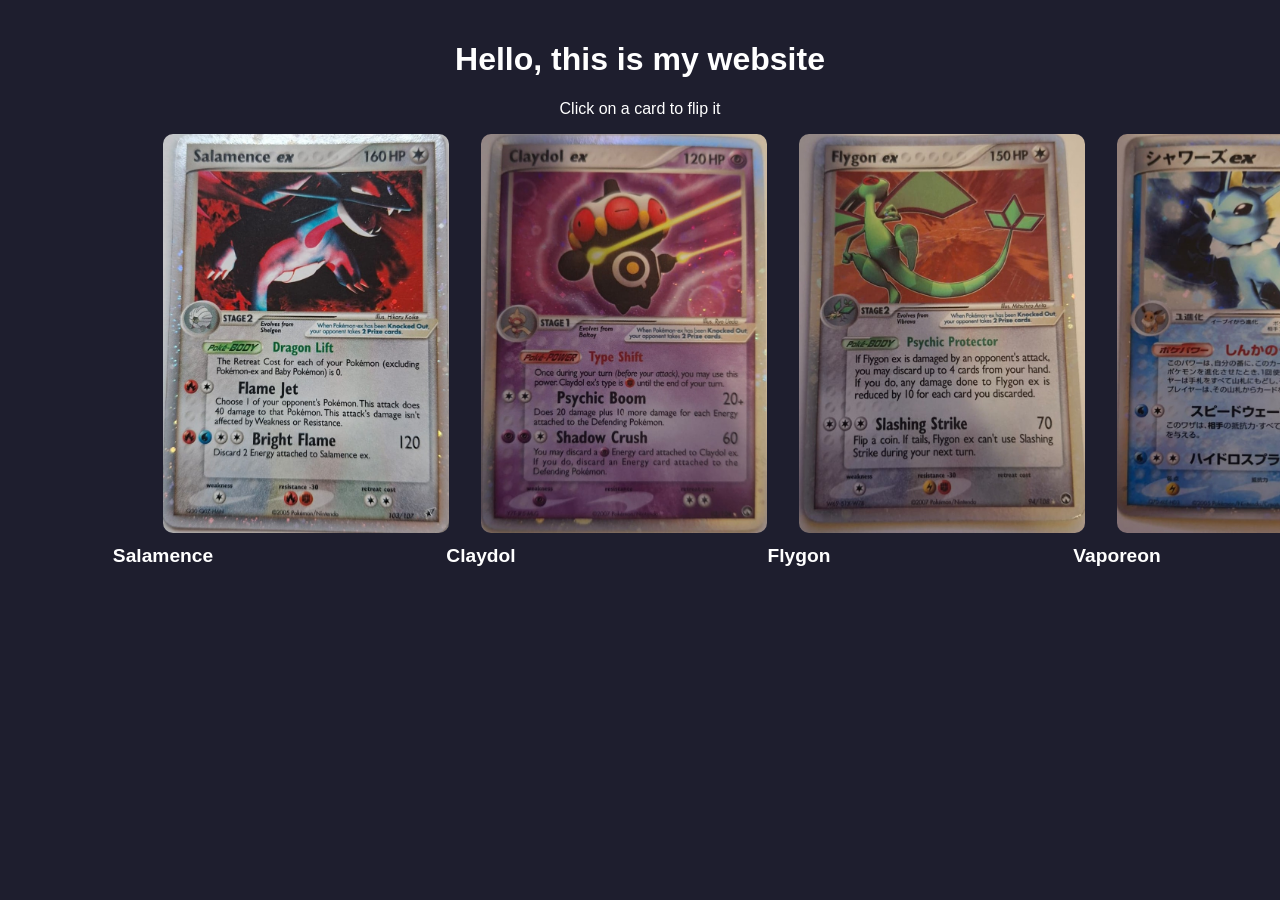
==== index.html @ fea82737 "Update index.html" ====
<!DOCTYPE html>
<html lang="en">
<head>
  <meta charset="UTF-8">
  <meta name="viewport" content="width=device-width, initial-scale=1">
  <title>My website</title>
  <style>
    body {
      font-family: sans-serif;
      margin: 0;
      padding: 20px;
      background: #1e1e2e;
      color: #fff;
    }
    h1, p {
      text-align: center;
    }
    .galerij {
      display: grid;
      grid-template-columns: repeat(auto-fill, minmax(280px, 1fr));
      gap: 32px;
      max-width: 1300px;
      margin: 0 auto;
    }
    .item {
      text-align: center;
    }
    .kaart {
      perspective: 1000px;
      cursor: pointer;
      width: 100%;
      aspect-ratio: 63 / 88;
    }
    .kaart-binnen {
      position: relative;
      width: 100%;
      height: 100%;
      transition: transform 0.6s;
      transform-style: preserve-3d;
      transform-origin: 50% 50%;
    }
    .kaart.omgedraaid .kaart-binnen {
      transform: rotateY(180deg);
    }
    .kaart img {
      position: absolute;
      width: 100%;
      height: 100%;
      object-fit: contain;
      backface-visibility: hidden;
      -webkit-backface-visibility: hidden;
      border-radius: 10px;
    }
    .kaart .back {
      transform: rotateY(180deg);
    }
    .naam {
      margin-top: 12px;
      font-size: 1.2rem;
      font-weight: bold;
    }
  </style>
</head>
<body>
  <h1>Hello, this is my website</h1>
  <p>Click on a card to flip it</p>

  <div class="galerij">
    <div class="item">
      <div class="kaart">
        <div class="kaart-binnen">
          <img class="front" src="photos-pokemon/salamence-front.jpeg" alt="Salamence card front">
          <img class="back" src="photos-pokemon/salamence-back.jpeg" alt="Salamence card back">
        </div>
      </div>
      <div class="naam">Salamence</div>
    </div>

    <div class="item">
      <div class="kaart">
        <div class="kaart-binnen">
          <img class="front" src="photos-pokemon/claydol-front.jpeg" alt="Claydol card front">
          <img class="back" src="photos-pokemon/claydol-back.jpeg" alt="Claydol card back">
        </div>
      </div>
      <div class="naam">Claydol</div>
    </div>

    <div class="item">
      <div class="kaart">
        <div class="kaart-binnen">
          <img class="front" src="photos-pokemon/flygon-front.jpeg" alt="Flygon card front">
          <img class="back" src="photos-pokemon/flygon-back.jpeg" alt="Flygon card back">
        </div>
      </div>
      <div class="naam">Flygon</div>
    </div>

    <div class="item">
      <div class="kaart">
        <div class="kaart-binnen">
          <img class="front" src="photos-pokemon/vaporeon-front.jpeg" alt="Vaporeon card front">
          <img class="back" src="photos-pokemon/vaporeon-back.jpeg" alt="Vaporeon card back">
        </div>
      </div>
      <div class="naam">Vaporeon</div>
    </div>
  </div>

  <script>
    document.querySelectorAll('.kaart').forEach(function (kaart) {
      kaart.addEventListener('click', function () {
        kaart.classList.toggle('omgedraaid');
      });
    });
  </script>
</body>
</html>
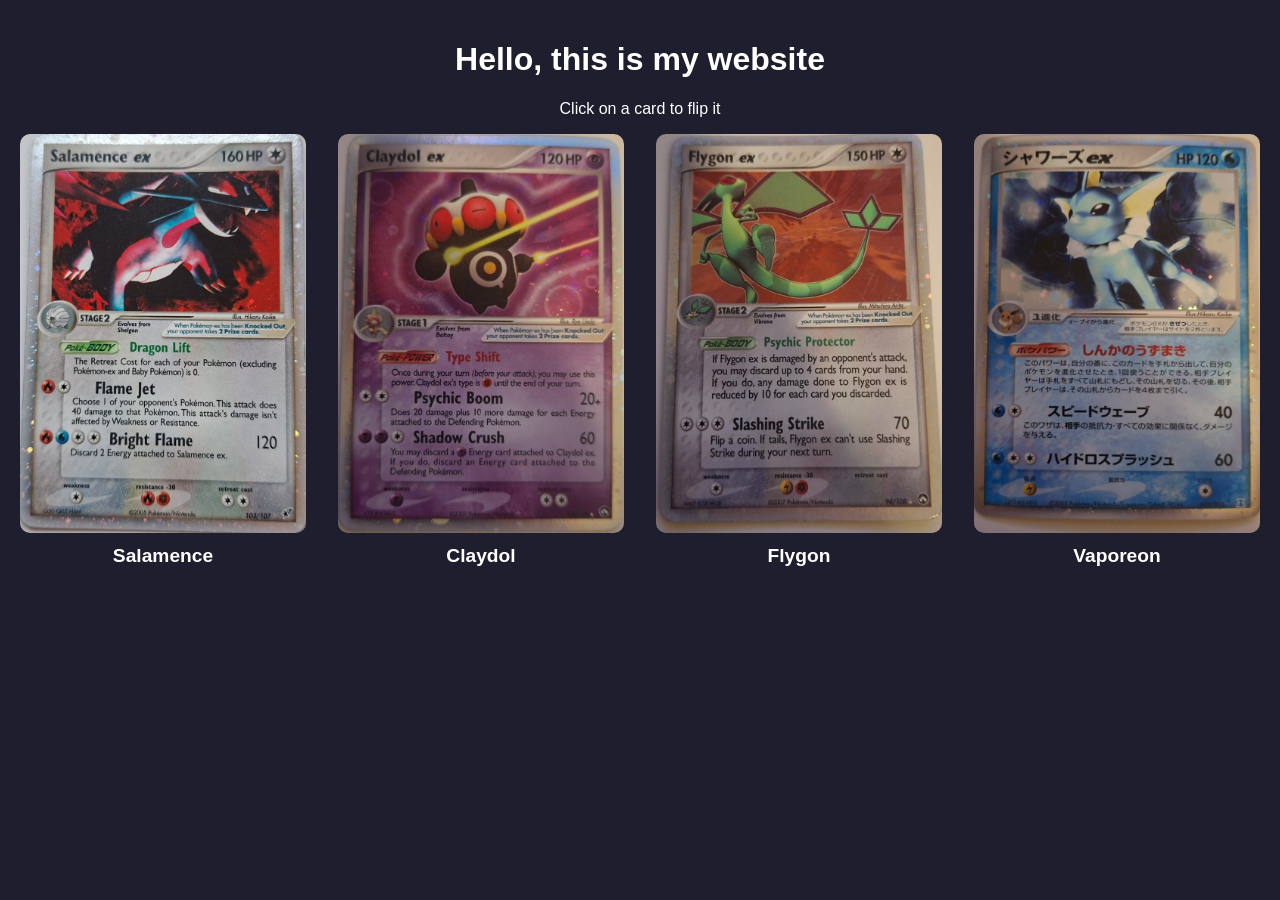
==== commit d909338d: "Update index.html" ====
--- a/index.html
+++ b/index.html
@@ -50,6 +50,7 @@
       backface-visibility: hidden;
       -webkit-backface-visibility: hidden;
       border-radius: 10px;
+      left: 0;
     }
     .kaart .back {
       transform: rotateY(180deg);
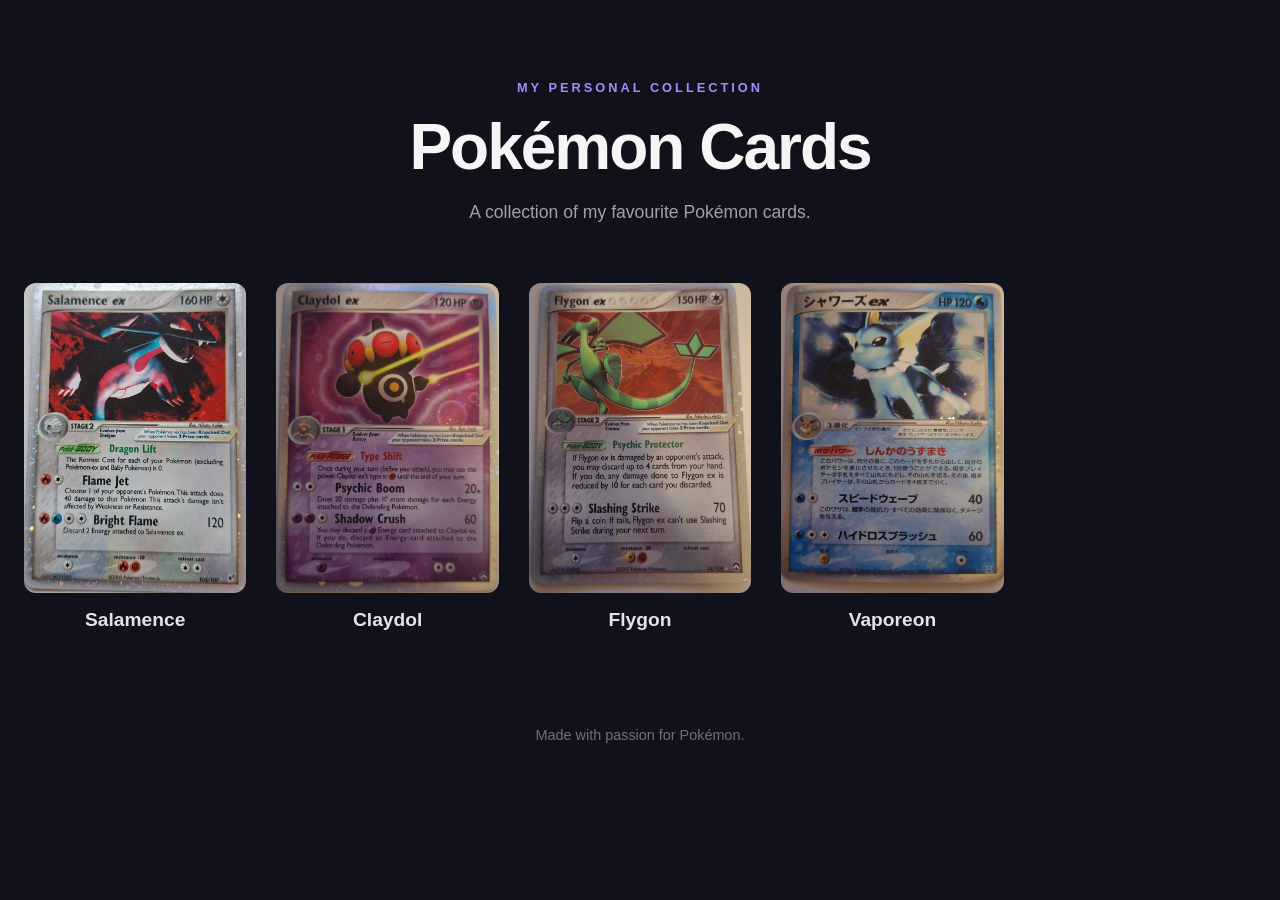
==== commit 267141ad: "Update index.html" ====
--- a/index.html
+++ b/index.html
@@ -1,119 +1,102 @@
+
 <!DOCTYPE html>
 <html lang="en">
+
 <head>
-  <meta charset="UTF-8">
-  <meta name="viewport" content="width=device-width, initial-scale=1">
-  <title>My website</title>
-  <style>
-    body {
-      font-family: sans-serif;
-      margin: 0;
-      padding: 20px;
-      background: #1e1e2e;
-      color: #fff;
-    }
-    h1, p {
-      text-align: center;
-    }
-    .galerij {
-      display: grid;
-      grid-template-columns: repeat(auto-fill, minmax(280px, 1fr));
-      gap: 32px;
-      max-width: 1300px;
-      margin: 0 auto;
-    }
-    .item {
-      text-align: center;
-    }
-    .kaart {
-      perspective: 1000px;
-      cursor: pointer;
-      width: 100%;
-      aspect-ratio: 63 / 88;
-    }
-    .kaart-binnen {
-      position: relative;
-      width: 100%;
-      height: 100%;
-      transition: transform 0.6s;
-      transform-style: preserve-3d;
-      transform-origin: 50% 50%;
-    }
-    .kaart.omgedraaid .kaart-binnen {
-      transform: rotateY(180deg);
-    }
-    .kaart img {
-      position: absolute;
-      width: 100%;
-      height: 100%;
-      object-fit: contain;
-      backface-visibility: hidden;
-      -webkit-backface-visibility: hidden;
-      border-radius: 10px;
-      left: 0;
-    }
-    .kaart .back {
-      transform: rotateY(180deg);
-    }
-    .naam {
-      margin-top: 12px;
-      font-size: 1.2rem;
-      font-weight: bold;
-    }
-  </style>
+    <meta charset="UTF-8">
+    <meta name="viewport" content="width=device-width, initial-scale=1.0">
+
+    <title>Pokémon Card Collection</title>
+
+    <link rel="stylesheet" href="css/style.css">
+    <script src="js/main.js" defer></script>
 </head>
+
 <body>
-  <h1>Hello, this is my website</h1>
-  <p>Click on a card to flip it</p>
 
-  <div class="galerij">
-    <div class="item">
-      <div class="kaart">
-        <div class="kaart-binnen">
-          <img class="front" src="photos-pokemon/salamence-front.jpeg" alt="Salamence card front">
-          <img class="back" src="photos-pokemon/salamence-back.jpeg" alt="Salamence card back">
-        </div>
-      </div>
-      <div class="naam">Salamence</div>
-    </div>
+    <main class="container">
 
-    <div class="item">
-      <div class="kaart">
-        <div class="kaart-binnen">
-          <img class="front" src="photos-pokemon/claydol-front.jpeg" alt="Claydol card front">
-          <img class="back" src="photos-pokemon/claydol-back.jpeg" alt="Claydol card back">
-        </div>
-      </div>
-      <div class="naam">Claydol</div>
-    </div>
+        <header class="header">
+            <p class="eyebrow">MY PERSONAL COLLECTION</p>
+            <h1>Pokémon Cards</h1>
+            <p class="subtitle">
+                A collection of my favourite Pokémon cards.
+            </p>
+        </header>
 
-    <div class="item">
-      <div class="kaart">
-        <div class="kaart-binnen">
-          <img class="front" src="photos-pokemon/flygon-front.jpeg" alt="Flygon card front">
-          <img class="back" src="photos-pokemon/flygon-back.jpeg" alt="Flygon card back">
-        </div>
-      </div>
-      <div class="naam">Flygon</div>
-    </div>
+        <section class="gallery" aria-label="Pokémon card collection">
 
-    <div class="item">
-      <div class="kaart">
-        <div class="kaart-binnen">
-          <img class="front" src="photos-pokemon/vaporeon-front.jpeg" alt="Vaporeon card front">
-          <img class="back" src="photos-pokemon/vaporeon-back.jpeg" alt="Vaporeon card back">
-        </div>
-      </div>
-      <div class="naam">Vaporeon</div>
-    </div>
-  </div>
+            <div class="item">
+                <button class="kaart" type="button"
+                    aria-label="Flip Salamence card"
+                    aria-pressed="false">
+                    <span class="kaart-binnen">
+                        <img class="front"
+                            src="photos-pokemon/salamence-front.jpeg"
+                            alt="Salamence card front">
+                        <img class="back"
+                            src="photos-pokemon/salamence-back.jpeg"
+                            alt="Salamence card back">
+                    </span>
+                </button>
+                <h2 class="naam">Salamence</h2>
+            </div>
 
-  <script>
-    document.querySelectorAll('.kaart').forEach(function (kaart) {
-      kaart.addEventListener('click', function () {
-        kaart.classList.toggle('omgedraaid');
-      });
-    });
-  </script>
+            <div class="item">
+                <button class="kaart" type="button"
+                    aria-label="Flip Claydol card"
+                    aria-pressed="false">
+                    <span class="kaart-binnen">
+                        <img class="front"
+                            src="photos-pokemon/claydol-front.jpeg"
+                            alt="Claydol card front">
+                        <img class="back"
+                            src="photos-pokemon/claydol-back.jpeg"
+                            alt="Claydol card back">
+                    </span>
+                </button>
+                <h2 class="naam">Claydol</h2>
+            </div>
+
+            <div class="item">
+                <button class="kaart" type="button"
+                    aria-label="Flip Flygon card"
+                    aria-pressed="false">
+                    <span class="kaart-binnen">
+                        <img class="front"
+                            src="photos-pokemon/flygon-front.jpeg"
+                            alt="Flygon card front">
+                        <img class="back"
+                            src="photos-pokemon/flygon-back.jpeg"
+                            alt="Flygon card back">
+                    </span>
+                </button>
+                <h2 class="naam">Flygon</h2>
+            </div>
+
+            <div class="item">
+                <button class="kaart" type="button"
+                    aria-label="Flip Vaporeon card"
+                    aria-pressed="false">
+                    <span class="kaart-binnen">
+                        <img class="front"
+                            src="photos-pokemon/vaporeon-front.jpeg"
+                            alt="Vaporeon card front">
+                        <img class="back"
+                            src="photos-pokemon/vaporeon-back.jpeg"
+                            alt="Vaporeon card back">
+                    </span>
+                </button>
+                <h2 class="naam">Vaporeon</h2>
+            </div>
+
+        </section>
+
+        <footer class="footer">
+            <p>Made with passion for Pokémon.</p>
+        </footer>
+
+    </main>
+
 </body>
 </html>
--- a/css/style.css
+++ b/css/style.css
@@ -0,0 +1,177 @@
+/* =========================
+   GENERAL
+========================= */
+
+* {
+    box-sizing: border-box;
+}
+
+body {
+    margin: 0;
+    padding: 40px 24px;
+    font-family: Arial, Helvetica, sans-serif;
+    background: #11111b;
+    color: #f5f5f5;
+    min-height: 100vh;
+}
+
+/* =========================
+   HEADER
+========================= */
+
+.container {
+    max-width: 1400px;
+    margin: 0 auto;
+}
+
+.header {
+    text-align: center;
+    margin: 40px 0 60px;
+}
+
+.eyebrow {
+    color: #a78bfa;
+    font-size: 0.8rem;
+    font-weight: bold;
+    letter-spacing: 3px;
+}
+
+h1 {
+    font-size: clamp(2.5rem, 6vw, 4rem);
+    margin: 15px 0;
+    letter-spacing: -2px;
+}
+
+.subtitle {
+    color: #a1a1aa;
+    font-size: 1.1rem;
+}
+
+/* =========================
+   GALLERY
+========================= */
+
+.gallery {
+    display: grid;
+    grid-template-columns: repeat(
+        auto-fill,
+        minmax(220px, 1fr)
+    );
+    gap: 40px 30px;
+}
+
+.item {
+    text-align: center;
+    min-width: 0;
+}
+
+/* =========================
+   POKEMON CARDS
+========================= */
+
+.kaart {
+    display: block;
+    width: 100%;
+    padding: 0;
+    border: none;
+    background: transparent;
+    aspect-ratio: 63 / 88;
+    perspective: 1200px;
+    cursor: pointer;
+}
+
+.kaart-binnen {
+    display: block;
+    position: relative;
+    width: 100%;
+    height: 100%;
+    transform-style: preserve-3d;
+    transition: transform 0.65s ease;
+}
+
+.kaart.omgedraaid .kaart-binnen {
+    transform: rotateY(180deg);
+}
+
+.kaart img {
+    position: absolute;
+    inset: 0;
+    width: 100%;
+    height: 100%;
+    object-fit: contain;
+    border-radius: 12px;
+
+    backface-visibility: hidden;
+    -webkit-backface-visibility: hidden;
+
+    transition: filter 0.3s ease;
+}
+
+.kaart .back {
+    transform: rotateY(180deg);
+}
+
+/* Hover effect */
+
+.kaart:hover {
+    filter: drop-shadow(0 12px 20px rgba(139, 92, 246, 0.2));
+}
+
+.kaart:focus-visible {
+    outline: 3px solid #a78bfa;
+    outline-offset: 5px;
+    border-radius: 12px;
+}
+
+/* =========================
+   POKEMON NAME
+========================= */
+
+.naam {
+    margin-top: 16px;
+    font-size: 1.2rem;
+    font-weight: 600;
+    color: #e4e4e7;
+}
+
+/* =========================
+   FOOTER
+========================= */
+
+.footer {
+    text-align: center;
+    color: #71717a;
+    font-size: 0.9rem;
+    margin-top: 80px;
+}
+
+/* =========================
+   MOBILE
+========================= */
+
+@media (max-width: 600px) {
+    body {
+        padding: 20px 16px;
+    }
+
+    .header {
+        margin: 30px 0 40px;
+    }
+
+    .gallery {
+        grid-template-columns: repeat(2, minmax(0, 1fr));
+        gap: 30px 16px;
+    }
+
+    .naam {
+        font-size: 1rem;
+    }
+}
+
+/* Reduced motion accessibility */
+
+@media (prefers-reduced-motion: reduce) {
+    .kaart-binnen {
+        transition: none;
+    }
+}
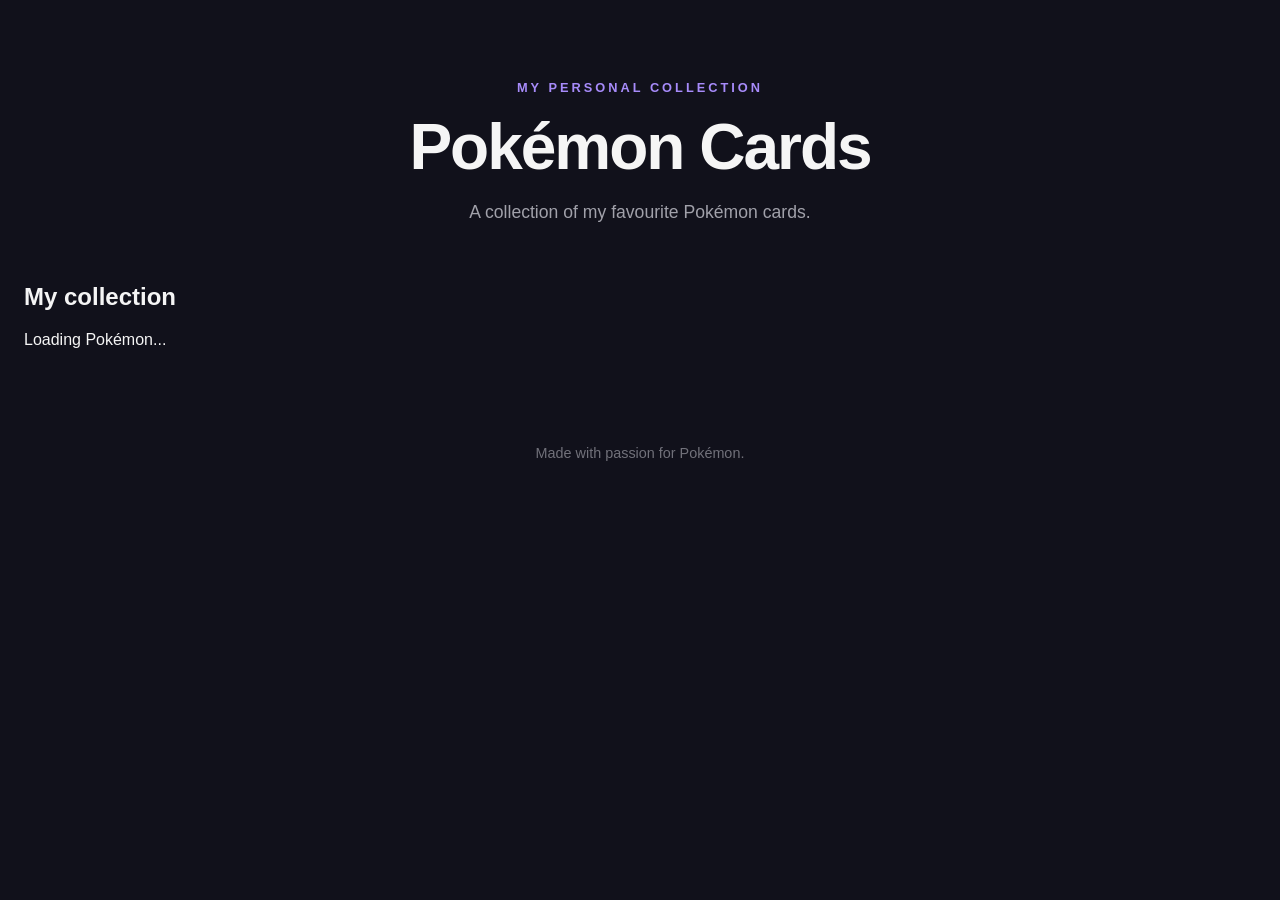
==== commit 8a787ffb: "Update index.html" ====
--- a/index.html
+++ b/index.html
@@ -24,73 +24,30 @@
             </p>
         </header>
 
-        <section class="gallery" aria-label="Pokémon card collection">
+  
+<section class="gallery-section">
 
-            <div class="item">
-                <button class="kaart" type="button"
-                    aria-label="Flip Salamence card"
-                    aria-pressed="false">
-                    <span class="kaart-binnen">
-                        <img class="front"
-                            src="photos-pokemon/salamence-front.jpeg"
-                            alt="Salamence card front">
-                        <img class="back"
-                            src="photos-pokemon/salamence-back.jpeg"
-                            alt="Salamence card back">
-                    </span>
-                </button>
-                <h2 class="naam">Salamence</h2>
-            </div>
+    <div class="gallery-heading">
+        <h2>My collection</h2>
+        <p id="gallery-count">Loading Pokémon...</p>
+    </div>
 
-            <div class="item">
-                <button class="kaart" type="button"
-                    aria-label="Flip Claydol card"
-                    aria-pressed="false">
-                    <span class="kaart-binnen">
-                        <img class="front"
-                            src="photos-pokemon/claydol-front.jpeg"
-                            alt="Claydol card front">
-                        <img class="back"
-                            src="photos-pokemon/claydol-back.jpeg"
-                            alt="Claydol card back">
-                    </span>
-                </button>
-                <h2 class="naam">Claydol</h2>
-            </div>
+    <div
+        class="gallery"
+        id="pokemon-gallery"
+        aria-label="Pokémon card collection"
+    >
+    </div>
 
-            <div class="item">
-                <button class="kaart" type="button"
-                    aria-label="Flip Flygon card"
-                    aria-pressed="false">
-                    <span class="kaart-binnen">
-                        <img class="front"
-                            src="photos-pokemon/flygon-front.jpeg"
-                            alt="Flygon card front">
-                        <img class="back"
-                            src="photos-pokemon/flygon-back.jpeg"
-                            alt="Flygon card back">
-                    </span>
-                </button>
-                <h2 class="naam">Flygon</h2>
-            </div>
+    <p
+        id="gallery-status"
+        class="gallery-status"
+        role="status"
+        aria-live="polite"
+    ></p>
 
-            <div class="item">
-                <button class="kaart" type="button"
-                    aria-label="Flip Vaporeon card"
-                    aria-pressed="false">
-                    <span class="kaart-binnen">
-                        <img class="front"
-                            src="photos-pokemon/vaporeon-front.jpeg"
-                            alt="Vaporeon card front">
-                        <img class="back"
-                            src="photos-pokemon/vaporeon-back.jpeg"
-                            alt="Vaporeon card back">
-                    </span>
-                </button>
-                <h2 class="naam">Vaporeon</h2>
-            </div>
+</section>
 
-        </section>
 
         <footer class="footer">
             <p>Made with passion for Pokémon.</p>
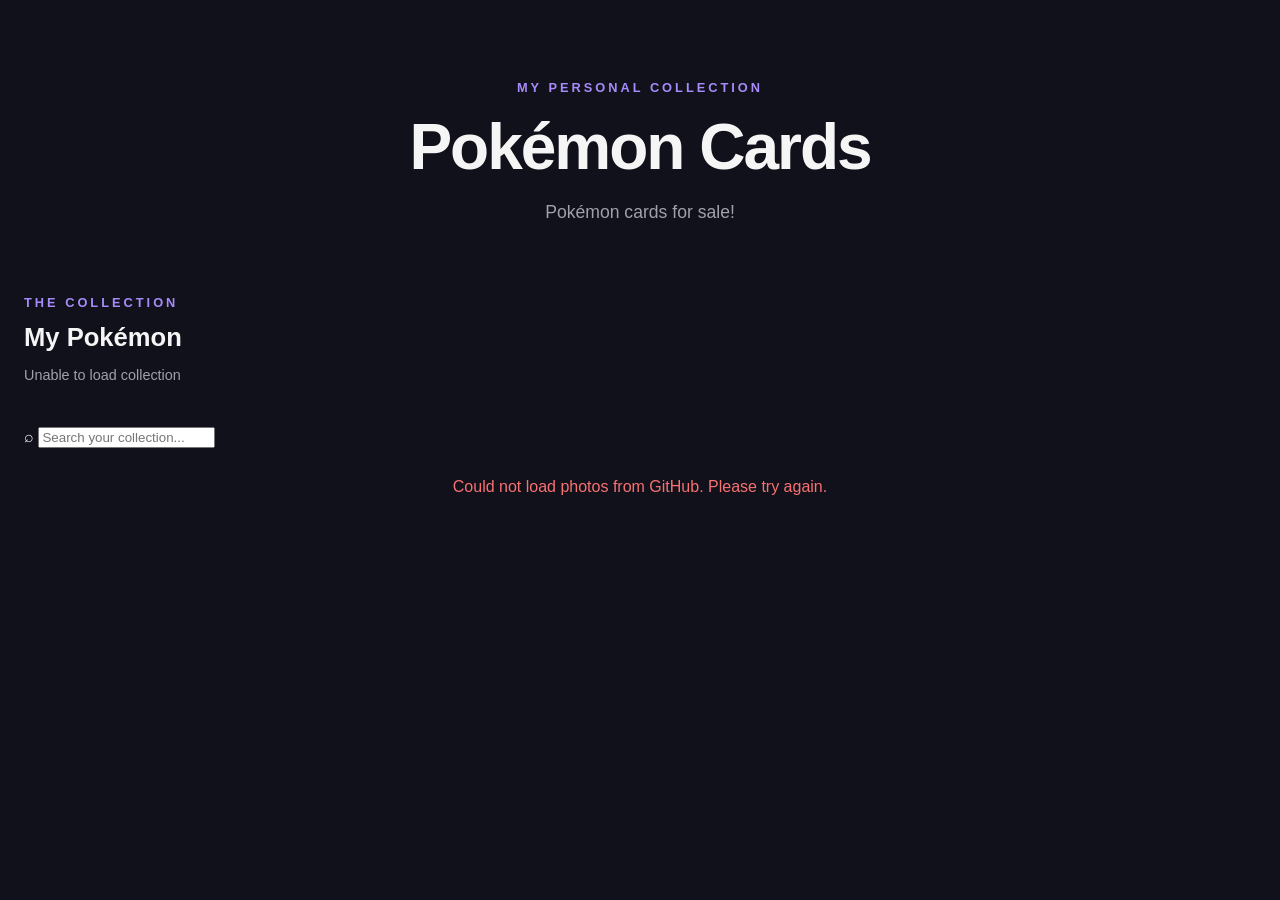
==== commit a9ca9ad1: "Update index.html" ====
--- a/index.html
+++ b/index.html
@@ -20,16 +20,31 @@
             <p class="eyebrow">MY PERSONAL COLLECTION</p>
             <h1>Pokémon Cards</h1>
             <p class="subtitle">
-                A collection of my favourite Pokémon cards.
+                Pokémon cards for sale!
             </p>
         </header>
 
   
+
 <section class="gallery-section">
 
     <div class="gallery-heading">
-        <h2>My collection</h2>
-        <p id="gallery-count">Loading Pokémon...</p>
+        <div>
+            <p class="eyebrow">THE COLLECTION</p>
+            <h2>My Pokémon</h2>
+            <p id="gallery-count">Loading collection...</p>
+        </div>
+    </div>
+
+    <div class="search-container">
+        <span class="search-icon">⌕</span>
+        <input
+            type="search"
+            id="pokemon-search"
+            placeholder="Search your collection..."
+            aria-label="Search Pokémon"
+            autocomplete="off"
+        >
     </div>
 
     <div
@@ -49,10 +64,6 @@
 </section>
 
 
-        <footer class="footer">
-            <p>Made with passion for Pokémon.</p>
-        </footer>
-
     </main>
 
 </body>
--- a/css/style.css
+++ b/css/style.css
@@ -175,3 +175,45 @@
         transition: none;
     }
 }
+
+
+/* =========================
+   DYNAMIC GALLERY
+========================= */
+
+.gallery-section {
+    margin-top: 50px;
+}
+
+.gallery-heading {
+    display: flex;
+    justify-content: space-between;
+    align-items: center;
+    gap: 15px;
+    margin-bottom: 30px;
+}
+
+.gallery-heading h2 {
+    font-size: 1.6rem;
+    margin: 0;
+}
+
+#gallery-count {
+    color: #a1a1aa;
+    font-size: 0.9rem;
+}
+
+.gallery-status {
+    color: #a1a1aa;
+    text-align: center;
+    margin-top: 30px;
+}
+
+.gallery-status.error {
+    color: #f87171;
+}
+
+.gallery-status:empty {
+    display: none;
+}
+
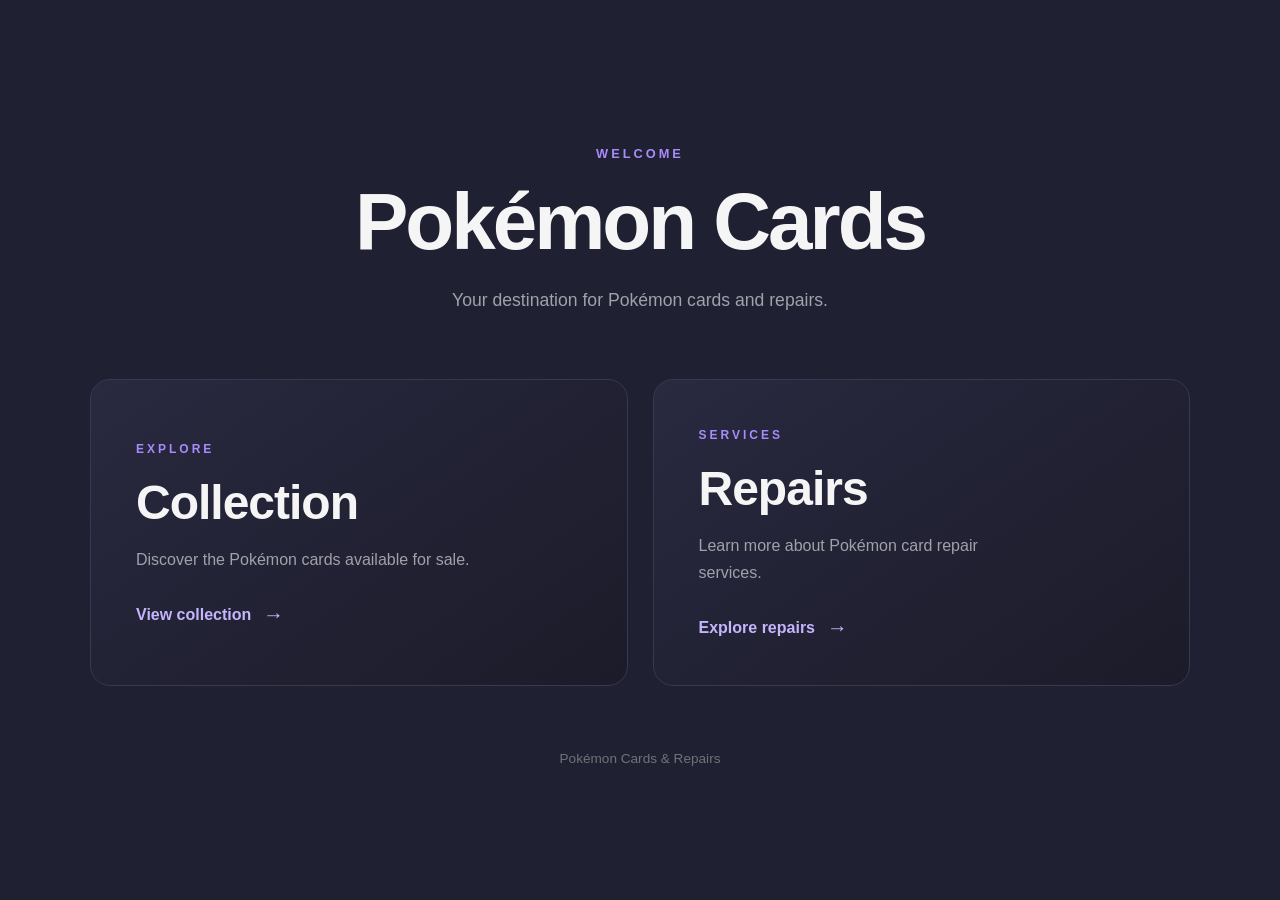
==== commit fe830762: "homepage + repairs" ====
--- a/index.html
+++ b/index.html
@@ -6,63 +6,58 @@
     <meta charset="UTF-8">
     <meta name="viewport" content="width=device-width, initial-scale=1.0">
 
-    <title>Pokémon Card Collection</title>
+    <title>Welcome | Pokémon Cards & Repairs</title>
 
     <link rel="stylesheet" href="css/style.css">
-    <script src="js/main.js" defer></script>
 </head>
 
-<body>
+<body class="home-page">
 
-    <main class="container">
+    <main class="home-container">
 
-        <header class="header">
-            <p class="eyebrow">MY PERSONAL COLLECTION</p>
+        <header class="home-header">
+            <p class="eyebrow">WELCOME</p>
+
             <h1>Pokémon Cards</h1>
-            <p class="subtitle">
-                Pokémon cards for sale!
+
+            <p class="home-subtitle">
+                Your destination for Pokémon cards and repairs.
             </p>
         </header>
 
-  
+        <section class="home-options">
 
-<section class="gallery-section">
+            <a href="collection.html" class="home-card">
+                <div class="home-card-content">
+                    <span class="home-card-label">EXPLORE</span>
+                    <h2>Collection</h2>
+                    <p>
+                        Discover the Pokémon cards available for sale.
+                    </p>
+                    <span class="home-card-link">
+                        View collection <span>→</span>
+                    </span>
+                </div>
+            </a>
 
-    <div class="gallery-heading">
-        <div>
-            <p class="eyebrow">THE COLLECTION</p>
-            <h2>My Pokémon</h2>
-            <p id="gallery-count">Loading collection...</p>
-        </div>
-    </div>
+            <a href="repairs.html" class="home-card">
+                <div class="home-card-content">
+                    <span class="home-card-label">SERVICES</span>
+                    <h2>Repairs</h2>
+                    <p>
+                        Learn more about Pokémon card repair services.
+                    </p>
+                    <span class="home-card-link">
+                        Explore repairs <span>→</span>
+                    </span>
+                </div>
+            </a>
 
-    <div class="search-container">
-        <span class="search-icon">⌕</span>
-        <input
-            type="search"
-            id="pokemon-search"
-            placeholder="Search your collection..."
-            aria-label="Search Pokémon"
-            autocomplete="off"
-        >
-    </div>
+        </section>
 
-    <div
-        class="gallery"
-        id="pokemon-gallery"
-        aria-label="Pokémon card collection"
-    >
-    </div>
-
-    <p
-        id="gallery-status"
-        class="gallery-status"
-        role="status"
-        aria-live="polite"
-    ></p>
-
-</section>
-
+        <footer class="home-footer">
+            Pokémon Cards & Repairs
+        </footer>
 
     </main>
 
--- a/css/style.css
+++ b/css/style.css
@@ -10,7 +10,7 @@
     margin: 0;
     padding: 40px 24px;
     font-family: Arial, Helvetica, sans-serif;
-    background: #11111b;
+    background: #202033;
     color: #f5f5f5;
     min-height: 100vh;
 }
@@ -217,3 +217,319 @@
     display: none;
 }
 
+
+/* =========================
+   PREMIUM GALLERY
+========================= */
+
+.gallery-section {
+    margin-top: 60px;
+}
+
+.gallery-heading {
+    display: flex;
+    justify-content: space-between;
+    align-items: center;
+    margin-bottom: 25px;
+}
+
+.gallery-heading .eyebrow {
+    margin-bottom: 10px;
+}
+
+.gallery-heading h2 {
+    font-size: 1.8rem;
+    margin: 0 0 8px;
+    letter-spacing: -0.5px;
+}
+
+#gallery-count {
+    color: #9292a5;
+    font-size: 0.9rem;
+    margin: 0;
+}
+
+/* SEARCH BAR */
+
+.search-container {
+    position: relative;
+    max-width: 440px;
+    margin-bottom: 40px;
+}
+
+.search-icon {
+    position: absolute;
+    left: 17px;
+    top: 50%;
+    transform: translateY(-50%);
+    font-size: 1.5rem;
+    color: #9292a5;
+    pointer-events: none;
+}
+
+#pokemon-search {
+    width: 100%;
+    padding: 15px 18px 15px 48px;
+    background: #1b1b29;
+    border: 1px solid #303044;
+    border-radius: 12px;
+    color: #f5f5f5;
+    font-size: 0.95rem;
+    outline: none;
+    transition: border-color 0.2s ease;
+}
+
+#pokemon-search::placeholder {
+    color: #77778b;
+}
+
+#pokemon-search:focus {
+    border-color: #8b5cf6;
+}
+
+/* GALLERY GRID */
+
+.gallery {
+    display: grid;
+    grid-template-columns: repeat(
+        auto-fill,
+        minmax(220px, 1fr)
+    );
+    gap: 40px 30px;
+}
+
+/* NO HOVER EFFECTS */
+
+.kaart,
+.kaart img {
+    transition: none !important;
+}
+
+.kaart:hover {
+    filter: none !important;
+    transform: none !important;
+}
+
+/* CARD NAME */
+
+.naam {
+    color: #e4e4ed;
+    font-size: 1.1rem;
+    font-weight: 600;
+    margin-top: 15px;
+}
+
+/* STATUS */
+
+.gallery-status {
+    color: #9292a5;
+    text-align: center;
+    margin-top: 35px;
+}
+
+.gallery-status.error {
+    color: #f87171;
+}
+
+.gallery-status:empty {
+    display: none;
+}
+
+/* MOBILE */
+
+@media (max-width: 600px) {
+    .gallery-section {
+        margin-top: 40px;
+    }
+
+    .gallery-heading h2 {
+        font-size: 1.5rem;
+    }
+
+    .search-container {
+        max-width: 100%;
+        margin-bottom: 30px;
+    }
+}
+ 
+
+
+/* =========================
+   HOMEPAGE
+========================= */
+
+.home-page {
+    min-height: 100vh;
+    display: flex;
+    align-items: center;
+    justify-content: center;
+    padding: 50px 24px;
+}
+
+.home-container {
+    width: 100%;
+    max-width: 1100px;
+    margin: 0 auto;
+}
+
+.home-header {
+    text-align: center;
+    margin-bottom: 65px;
+}
+
+.home-header h1 {
+    font-size: clamp(2.8rem, 7vw, 5rem);
+    margin: 15px 0;
+    letter-spacing: -3px;
+}
+
+.home-subtitle {
+    color: #a1a1aa;
+    font-size: 1.1rem;
+    line-height: 1.6;
+}
+
+.home-options {
+    display: grid;
+    grid-template-columns: repeat(2, minmax(0, 1fr));
+    gap: 25px;
+}
+
+.home-card {
+    position: relative;
+    display: flex;
+    align-items: center;
+    min-height: 300px;
+    padding: 45px;
+    overflow: hidden;
+
+    text-decoration: none;
+    color: #f5f5f5;
+
+    background: linear-gradient(
+        145deg,
+        #292940,
+        #1b1b29
+    );
+
+    border: 1px solid #38384e;
+    border-radius: 20px;
+
+    transition: border-color 0.25s ease;
+}
+
+
+.home-card-content {
+    position: relative;
+    z-index: 1;
+}
+
+.home-card-label {
+    color: #a78bfa;
+    font-size: 0.75rem;
+    font-weight: bold;
+    letter-spacing: 3px;
+}
+
+.home-card h2 {
+    font-size: clamp(2rem, 4vw, 3rem);
+    margin: 18px 0 12px;
+    letter-spacing: -1px;
+}
+
+.home-card p {
+    color: #a1a1aa;
+    font-size: 1rem;
+    line-height: 1.7;
+    max-width: 340px;
+    margin-bottom: 30px;
+}
+
+.home-card-link {
+    display: inline-flex;
+    align-items: center;
+    gap: 12px;
+    color: #c4b5fd;
+    font-weight: 600;
+}
+
+.home-card-link span {
+    font-size: 1.3rem;
+}
+
+.home-footer {
+    margin-top: 65px;
+    text-align: center;
+    color: #71717a;
+    font-size: 0.85rem;
+}
+
+/* HOMEPAGE MOBILE */
+
+@media (max-width: 650px) {
+
+    .home-page {
+        padding: 40px 20px;
+    }
+
+    .home-header {
+        margin-bottom: 40px;
+    }
+
+    .home-header h1 {
+        letter-spacing: -2px;
+    }
+
+    .home-options {
+        grid-template-columns: 1fr;
+        gap: 18px;
+    }
+
+    .home-card {
+        min-height: 230px;
+        padding: 30px;
+    }
+
+    .home-footer {
+        margin-top: 40px;
+    }
+}
+
+
+/* =========================
+   REPAIRS PAGE
+========================= */
+
+.repairs-content {
+    max-width: 700px;
+    margin: 0 auto;
+    padding: 45px;
+    text-align: center;
+    background: #1b1b29;
+    border: 1px solid #303044;
+    border-radius: 18px;
+}
+
+.repairs-content h2 {
+    font-size: 1.8rem;
+    margin-bottom: 15px;
+}
+
+.repairs-content p {
+    color: #a1a1aa;
+    line-height: 1.7;
+}
+
+.back-home {
+    display: inline-block;
+    margin-top: 30px;
+    color: #c4b5fd;
+    text-decoration: none;
+    font-weight: 600;
+}
+
+@media (max-width: 600px) {
+    .repairs-content {
+        padding: 30px 20px;
+    }
+}
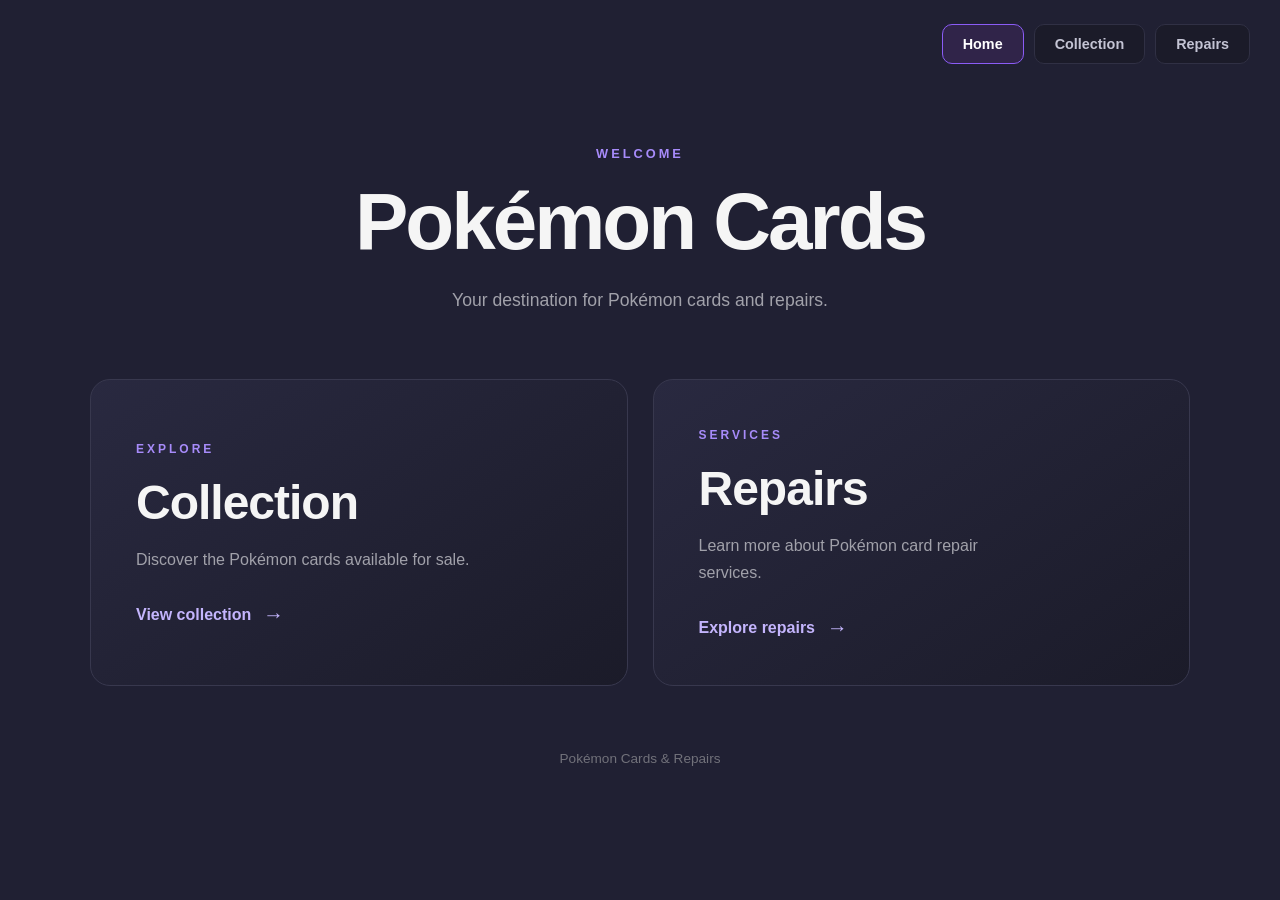
==== commit 7de81227: "added navigation" ====
--- a/index.html
+++ b/index.html
@@ -14,6 +14,14 @@
 <body class="home-page">
 
     <main class="home-container">
+
+
+<nav class="site-nav" aria-label="Main navigation">
+    <a href="index.html" class="active" aria-current="page">Home</a>
+    <a href="collection.html">Collection</a>
+    <a href="repairs.html">Repairs</a>
+</nav>
+
 
         <header class="home-header">
             <p class="eyebrow">WELCOME</p>
--- a/css/style.css
+++ b/css/style.css
@@ -533,3 +533,62 @@
         padding: 30px 20px;
     }
 }
+
+
+/* =========================
+   MAIN NAVIGATION
+========================= */
+
+.site-nav {
+    position: fixed;
+    top: 24px;
+    right: 30px;
+    z-index: 1000;
+
+    display: flex;
+    justify-content: flex-end;
+    align-items: center;
+    gap: 10px;
+
+    width: auto;
+    margin: 0;
+}
+
+.site-nav a {
+    display: inline-block;
+    padding: 11px 20px;
+    color: #c4c4d4;
+    background: #1b1b29;
+    border: 1px solid #303044;
+    border-radius: 10px;
+    text-decoration: none;
+    font-size: 0.9rem;
+    font-weight: 600;
+    transition: color 0.2s ease, border-color 0.2s ease;
+}
+
+.site-nav a.active {
+    color: #ffffff;
+    background: #302449;
+    border-color: #8b5cf6;
+}
+
+.site-nav a:hover {
+    color: #ffffff;
+    border-color: #8b5cf6;
+}
+
+/* MOBILE NAVIGATION */
+
+@media (max-width: 600px) {
+    .site-nav {
+        top: 15px;
+        right: 15px;
+        gap: 6px;
+    }
+
+    .site-nav a {
+        padding: 9px 12px;
+        font-size: 0.8rem;
+    }
+}
